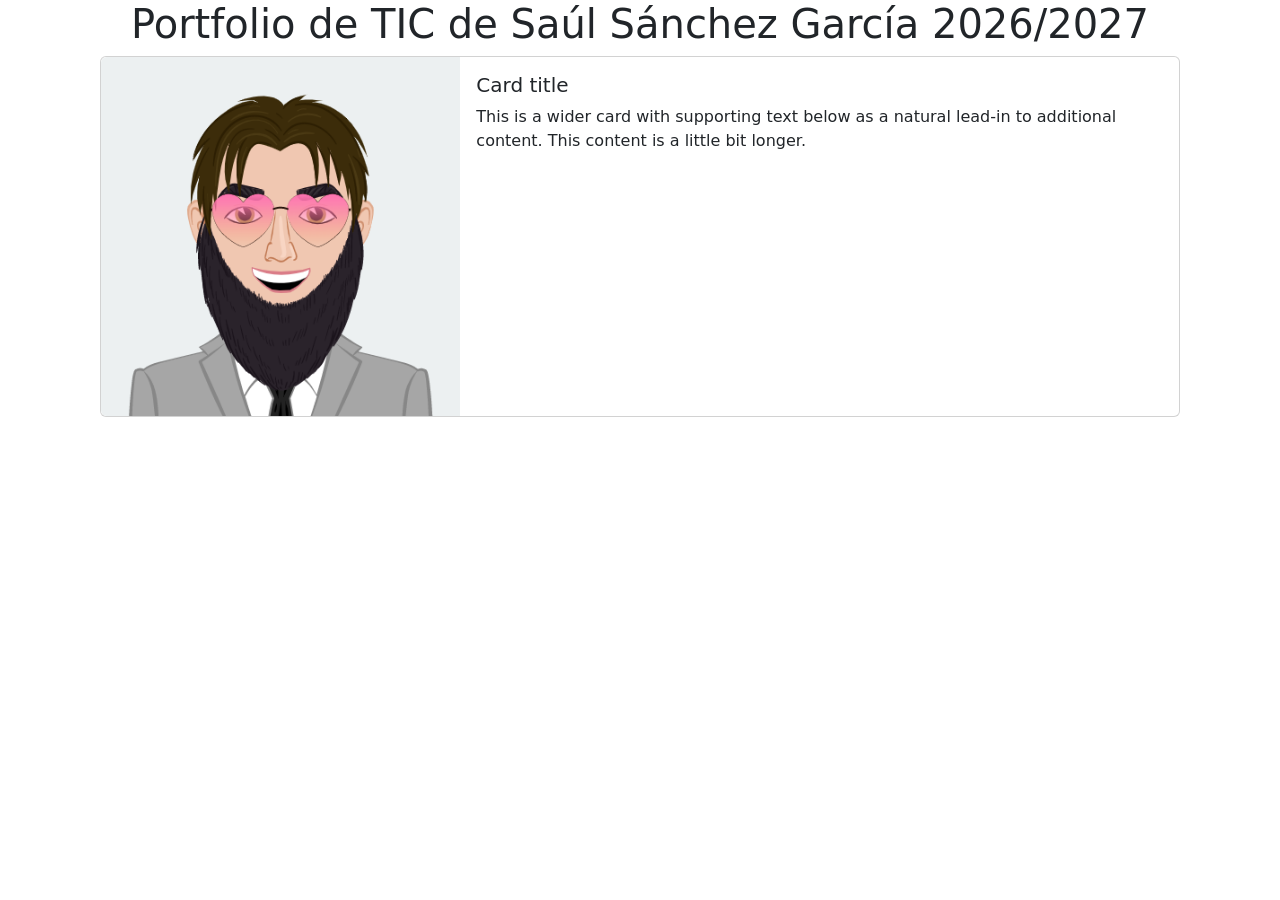
==== index.html @ a7e00e5f "Primeros pasos en la construcción de un imperio Estamos empezando" ====
<!DOCTYPE html>
<html lang="es">
<head>
    <meta charset="UTF-8">
    <meta name="viewport" content="width=device-width, initial-scale=1">
    <title>Inicio</title>
    <link href="https://cdn.jsdelivr.net/npm/bootstrap@5.3.8/dist/css/bootstrap.min.css" rel="stylesheet" integrity="sha384-sRIl4kxILFvY47J16cr9ZwB07vP4J8+LH7qKQnuqkuIAvNWLzeN8tE5YBujZqJLB" crossorigin="anonymous">
    <link rel="stylesheet" href="css/estilos.css">
</head>
<body>
    <div class="d-flex justify-content-center">
        <h1>Portfolio de TIC de Saúl Sánchez García 2026/2027</h1>
    </div>
    <div class="d-flex justify-content-center">
        <div class="card content" style="max-width: 1080px; width: 100%">
            <div class="row g-0">
            <div class="col-md-4">
               <img src="./imagen/AvatarMaker (1).png" class="img-fluid rounded-start" alt="Perfil de persona con barba y gafas de corazón">
             </div>
            <div class="col-md-8">
              <div class="card-body">
                <h5 class="card-title">Card title</h5>
                <p class="card-text">This is a wider card with supporting text below as a natural lead-in to additional content. This content is a little bit longer.</p>
             </div>
           </div>
          </div>
         </div>
     </div>
</body>
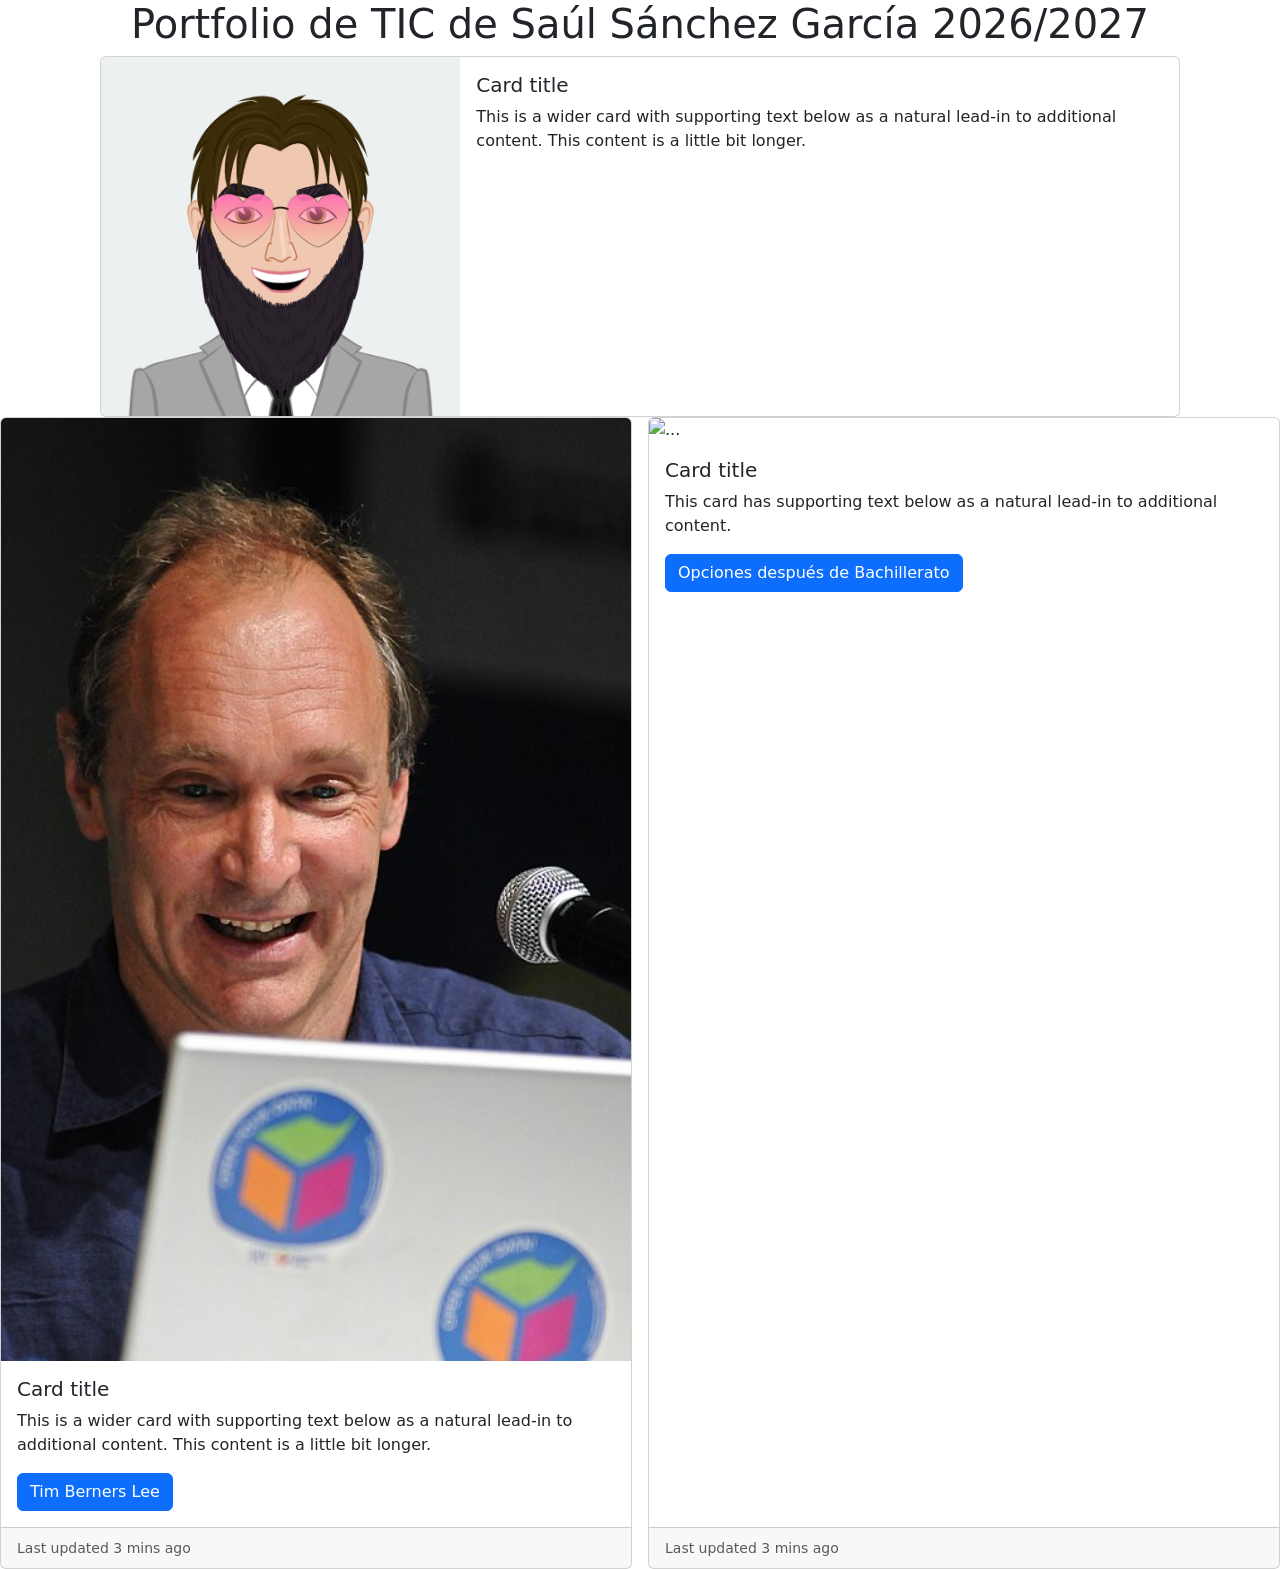
==== commit 9b3cdcbf: "Avances Primeros pasos en la creacion" ====
--- a/index.html
+++ b/index.html
@@ -26,4 +26,33 @@
           </div>
          </div>
      </div>
-</body>+     <div class="row row-cols-1 row-cols-md-2 g-3 justify-content-center">
+      <div class="col">
+        <div class="card h-100">
+          <img src="./imagen/Foto del proyecto Tim.jpg" class="card-img-top" alt="Tim Berners Lee">
+          <div class="card-body">
+            <h5 class="card-title">Card title</h5>
+            <p class="card-text">This is a wider card with supporting text below as a natural lead-in to additional content. This content is a little bit longer.</p>
+            <a href="./ejercicios/ejercicio/index.html" class="btn btn-primary">Tim Berners Lee</a>
+          </div>
+          <div class="card-footer">
+            <small class="text-body-secondary">Last updated 3 mins ago</small>
+          </div>
+        </div>
+      </div>
+      <div class="col">
+        <div class="card h-100">
+          <img src="..." class="card-img-top" alt="...">
+          <div class="card-body">
+            <h5 class="card-title">Card title</h5>
+            <p class="card-text">This card has supporting text below as a natural lead-in to additional content.</p>
+            <a href="./ejercicios/ejercicioweb/index.html" class="btn btn-primary">Opciones después de Bachillerato</a>
+          </div>
+          <div class="card-footer">
+            <small class="text-body-secondary">Last updated 3 mins ago</small>
+          </div>
+        </div>
+      </div>
+    </div>
+</body>
+</html>
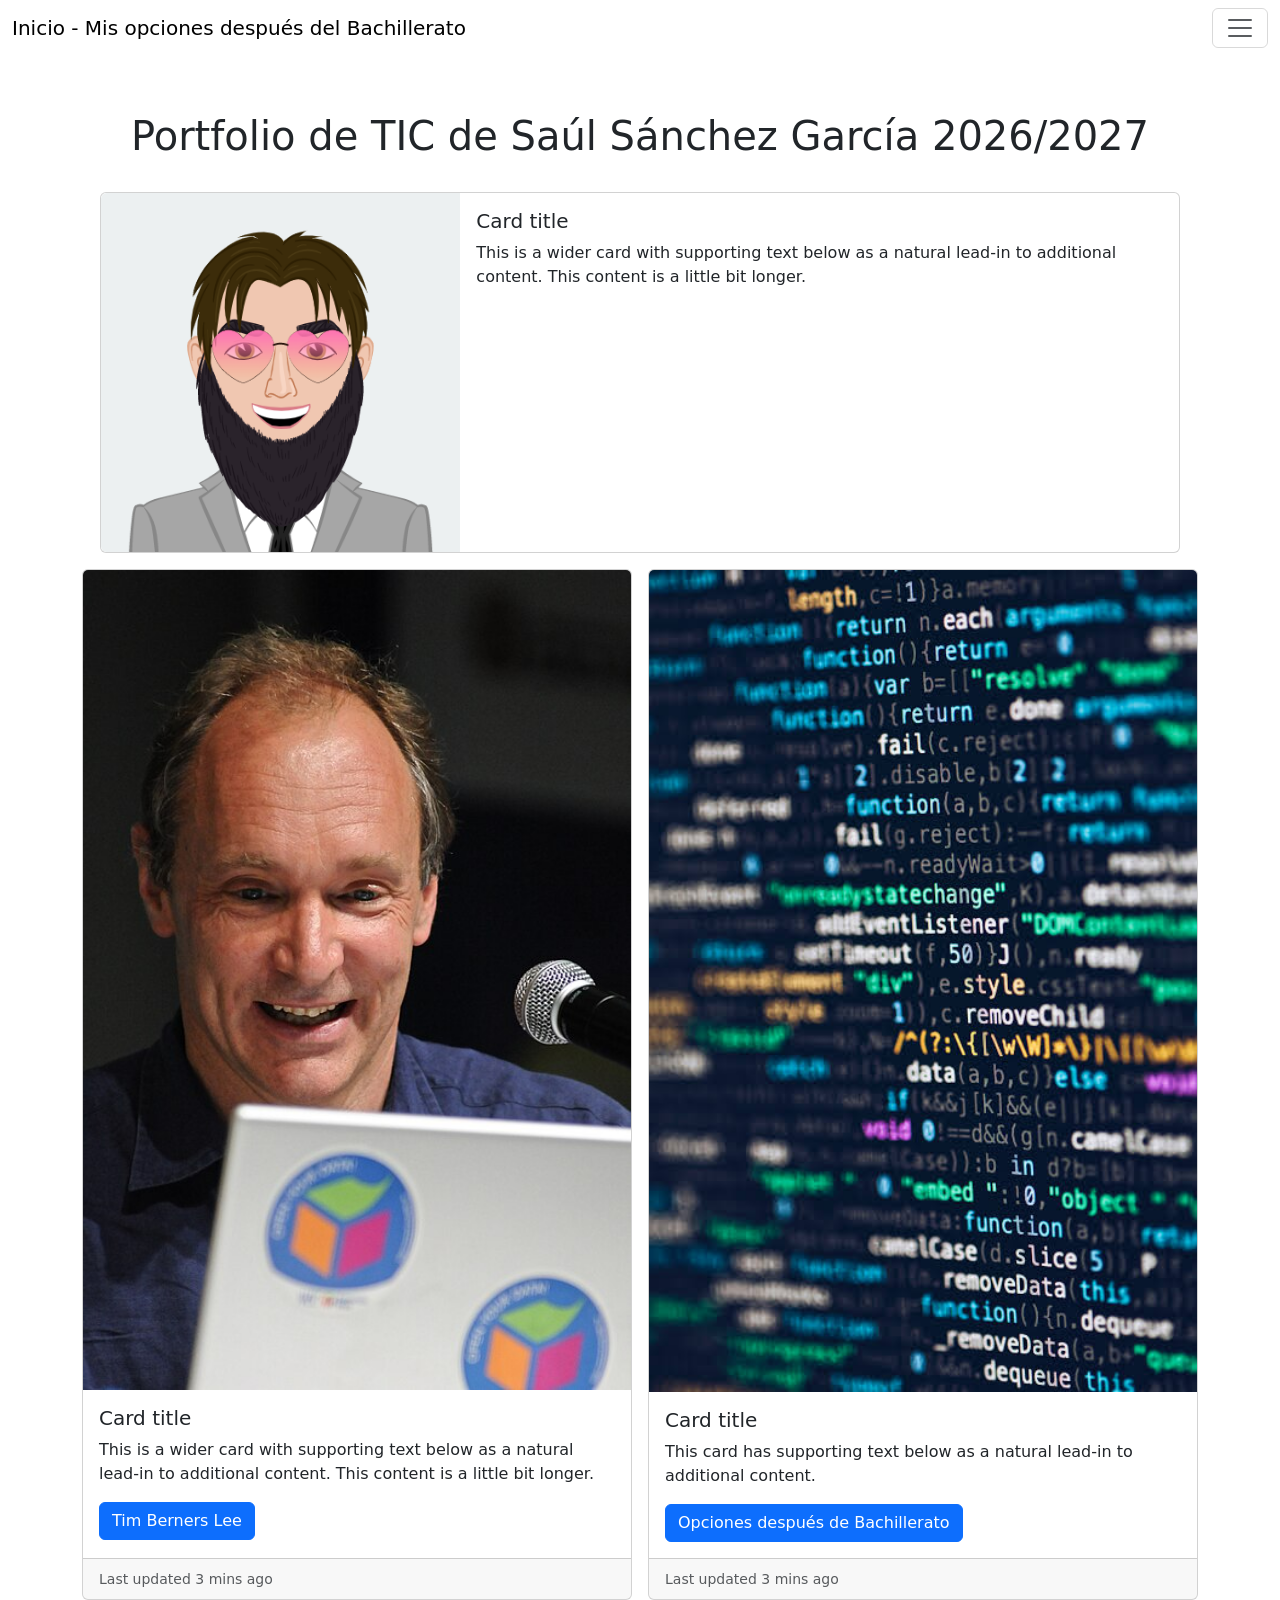
==== commit 6f982fa5: "Cambios día 3 Hemos añadido el menú y la posibilidad de volver en cada página al portfolio principal" ====
--- a/index.html
+++ b/index.html
@@ -1,3 +1,4 @@
+
 <!DOCTYPE html>
 <html lang="es">
 <head>
@@ -8,51 +9,93 @@
     <link rel="stylesheet" href="css/estilos.css">
 </head>
 <body>
-    <div class="d-flex justify-content-center">
-        <h1>Portfolio de TIC de Saúl Sánchez García 2026/2027</h1>
-    </div>
-    <div class="d-flex justify-content-center">
-        <div class="card content" style="max-width: 1080px; width: 100%">
-            <div class="row g-0">
-            <div class="col-md-4">
-               <img src="./imagen/AvatarMaker (1).png" class="img-fluid rounded-start" alt="Perfil de persona con barba y gafas de corazón">
-             </div>
-            <div class="col-md-8">
-              <div class="card-body">
-                <h5 class="card-title">Card title</h5>
-                <p class="card-text">This is a wider card with supporting text below as a natural lead-in to additional content. This content is a little bit longer.</p>
-             </div>
-           </div>
-          </div>
-         </div>
-     </div>
-     <div class="row row-cols-1 row-cols-md-2 g-3 justify-content-center">
-      <div class="col">
-        <div class="card h-100">
-          <img src="./imagen/Foto del proyecto Tim.jpg" class="card-img-top" alt="Tim Berners Lee">
-          <div class="card-body">
-            <h5 class="card-title">Card title</h5>
-            <p class="card-text">This is a wider card with supporting text below as a natural lead-in to additional content. This content is a little bit longer.</p>
-            <a href="./ejercicios/ejercicio/index.html" class="btn btn-primary">Tim Berners Lee</a>
-          </div>
-          <div class="card-footer">
-            <small class="text-body-secondary">Last updated 3 mins ago</small>
-          </div>
+    <header>
+        <nav class="navbar fixed-top">
+            <div class="container-fluid">
+                <a class="navbar-brand" href="index.html">Inicio - Mis opciones después del Bachillerato</a>
+                <button class="navbar-toggler" type="button" data-bs-toggle="offcanvas" data-bs-target="#offcanvasNavbar" aria-controls="offcanvasNavbar" aria-label="Abrir menú">
+                    <span class="navbar-toggler-icon"></span>
+                </button>
+                <div class="offcanvas offcanvas-end" tabindex="-1" id="offcanvasNavbar">
+                    <div class="offcanvas-header">
+                        <h5 class="offcanvas-title">Menú</h5>
+                        <button type="button" class="btn-close" data-bs-dismiss="offcanvas" aria-label="Cerrar"></button>
+                    </div>
+                    <div class="offcanvas-body">
+                        <ul class="navbar-nav justify-content-end flex-grow-1 pe-3">
+                            <li class="nav-item">
+                                <a class="nav-link active" aria-current="page" href="index.html">Inicio</a>
+                            </li>
+                            <li class="nav-item">
+                                <a class="nav-link" href="opciones.html">Opciones</a>
+                            </li>
+                            <li class="nav-item">
+                                <a class="nav-link" href="salidas.html">Salidas</a>
+                            </li>
+                            <li class="nav-item">
+                                <a class="nav-link" href="../../index.html">Portfolio</a>
+                            </li>
+                        </ul>
+                    </div>
+                </div>
+            </div>
+        </nav>
+    </header>
+
+    <main class="pt-5">
+        <div class="d-flex justify-content-center mt-5 pt-3">
+            <h1>Portfolio de TIC de Saúl Sánchez García 2026/2027</h1>
         </div>
-      </div>
-      <div class="col">
-        <div class="card h-100">
-          <img src="..." class="card-img-top" alt="...">
-          <div class="card-body">
-            <h5 class="card-title">Card title</h5>
-            <p class="card-text">This card has supporting text below as a natural lead-in to additional content.</p>
-            <a href="./ejercicios/ejercicioweb/index.html" class="btn btn-primary">Opciones después de Bachillerato</a>
-          </div>
-          <div class="card-footer">
-            <small class="text-body-secondary">Last updated 3 mins ago</small>
-          </div>
+
+        <div class="d-flex justify-content-center mt-4">
+            <div class="card content" style="max-width: 1080px; width: 100%">
+                <div class="row g-0">
+                    <div class="col-md-4">
+                        <img src="./imagen/AvatarMaker (1).png" class="img-fluid rounded-start" alt="Perfil de persona con barba y gafas de corazón">
+                    </div>
+                    <div class="col-md-8">
+                        <div class="card-body">
+                            <h5 class="card-title">Card title</h5>
+                            <p class="card-text">This is a wider card with supporting text below as a natural lead-in to additional content. This content is a little bit longer.</p>
+                        </div>
+                    </div>
+                </div>
+            </div>
         </div>
-      </div>
-    </div>
+
+        <div class="container mt-3">
+            <div class="row row-cols-1 row-cols-md-2 g-3 justify-content-center">
+                <div class="col">
+                    <div class="card h-100">
+                        <img src="./imagen/Foto del proyecto Tim.jpg" class="card-img-top" alt="Tim Berners Lee">
+                        <div class="card-body">
+                            <h5 class="card-title">Card title</h5>
+                            <p class="card-text">This is a wider card with supporting text below as a natural lead-in to additional content. This content is a little bit longer.</p>
+                            <a href="./ejercicios/ejercicio/index.html" class="btn btn-primary">Tim Berners Lee</a>
+                        </div>
+                        <div class="card-footer">
+                            <small class="text-body-secondary">Last updated 3 mins ago</small>
+                        </div>
+                    </div>
+                </div>
+
+                <div class="col">
+                    <div class="card h-100">
+                        <img src="./imagen/Foto de codigo.jpg" class="card-img-top" alt="Programacion">
+                        <div class="card-body">
+                            <h5 class="card-title">Card title</h5>
+                            <p class="card-text">This card has supporting text below as a natural lead-in to additional content.</p>
+                            <a href="./ejercicios/ejercicioweb/index.html" class="btn btn-primary">Opciones después de Bachillerato</a>
+                        </div>
+                        <div class="card-footer">
+                            <small class="text-body-secondary">Last updated 3 mins ago</small>
+                        </div>
+                    </div>
+                </div>
+            </div>
+        </div>
+    </main>
+
+    <script src="https://cdn.jsdelivr.net/npm/bootstrap@5.3.8/dist/js/bootstrap.bundle.min.js"></script>
 </body>
-</html>+</html>
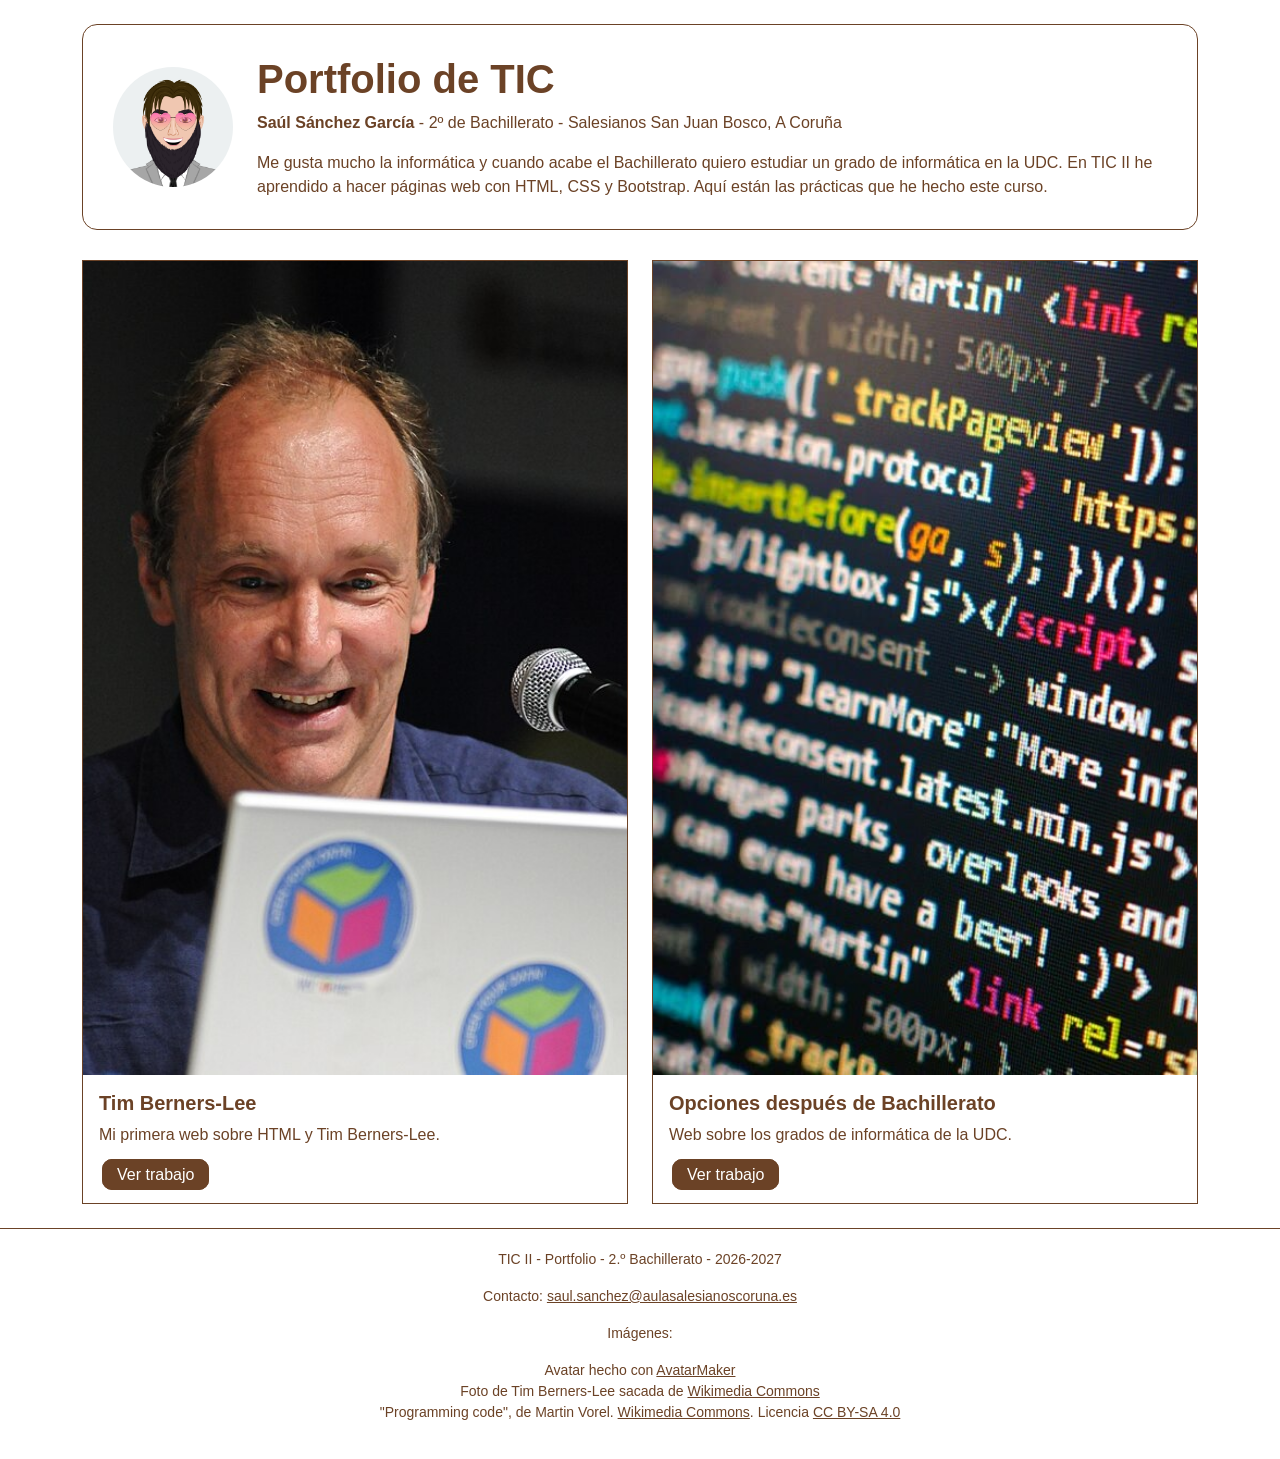
==== commit 61510bd8: "Añadimos progreso de casa Últimos pasos pendientes por hacer en clase" ====
--- a/index.html
+++ b/index.html
@@ -1,101 +1,60 @@
-
 <!DOCTYPE html>
 <html lang="es">
 <head>
-    <meta charset="UTF-8">
+    <meta charset="utf-8">
     <meta name="viewport" content="width=device-width, initial-scale=1">
-    <title>Inicio</title>
-    <link href="https://cdn.jsdelivr.net/npm/bootstrap@5.3.8/dist/css/bootstrap.min.css" rel="stylesheet" integrity="sha384-sRIl4kxILFvY47J16cr9ZwB07vP4J8+LH7qKQnuqkuIAvNWLzeN8tE5YBujZqJLB" crossorigin="anonymous">
+    <title>Portfolio de Saúl</title>
+    <link href="https://cdn.jsdelivr.net/npm/bootstrap@5.3.8/dist/css/bootstrap.min.css" rel="stylesheet">
     <link rel="stylesheet" href="css/estilos.css">
 </head>
 <body>
-    <header>
-        <nav class="navbar fixed-top">
-            <div class="container-fluid">
-                <a class="navbar-brand" href="index.html">Inicio - Mis opciones después del Bachillerato</a>
-                <button class="navbar-toggler" type="button" data-bs-toggle="offcanvas" data-bs-target="#offcanvasNavbar" aria-controls="offcanvasNavbar" aria-label="Abrir menú">
-                    <span class="navbar-toggler-icon"></span>
-                </button>
-                <div class="offcanvas offcanvas-end" tabindex="-1" id="offcanvasNavbar">
-                    <div class="offcanvas-header">
-                        <h5 class="offcanvas-title">Menú</h5>
-                        <button type="button" class="btn-close" data-bs-dismiss="offcanvas" aria-label="Cerrar"></button>
-                    </div>
-                    <div class="offcanvas-body">
-                        <ul class="navbar-nav justify-content-end flex-grow-1 pe-3">
-                            <li class="nav-item">
-                                <a class="nav-link active" aria-current="page" href="index.html">Inicio</a>
-                            </li>
-                            <li class="nav-item">
-                                <a class="nav-link" href="opciones.html">Opciones</a>
-                            </li>
-                            <li class="nav-item">
-                                <a class="nav-link" href="salidas.html">Salidas</a>
-                            </li>
-                            <li class="nav-item">
-                                <a class="nav-link" href="../../index.html">Portfolio</a>
-                            </li>
-                        </ul>
+    <video class="fondo-video" autoplay muted loop playsinline>
+        <source src="ejercicios/ejercicioweb/videos/video.mp4" type="video/mp4">
+    </video>
+
+    <div class="container mt-4">
+        <div class="caja d-flex flex-column flex-sm-row align-items-center gap-4">
+            <img src="imagen/AvatarMaker%20(1).png" class="avatar" alt="Mi avatar">
+            <div>
+                <h1>Portfolio de TIC</h1>
+                <p><strong>Saúl Sánchez García</strong> - 2º de Bachillerato - Salesianos San Juan Bosco, A Coruña</p>
+                <p class="mb-0">Me gusta mucho la informática y cuando acabe el Bachillerato quiero estudiar un grado de informática en la UDC. En TIC II he aprendido a hacer páginas web con HTML, CSS y Bootstrap. Aquí están las prácticas que he hecho este curso.</p>
+            </div>
+        </div>
+
+        <div class="row row-cols-1 row-cols-md-2 g-4">
+            <div class="col">
+                <div class="card h-100 rounded-0">
+                    <img src="imagen/Foto%20del%20proyecto%20Tim.jpg" class="card-img-top rounded-0" alt="Tim Berners-Lee">
+                    <div class="card-body">
+                        <h2 class="card-title">Tim Berners-Lee</h2>
+                        <p class="card-text">Mi primera web sobre HTML y Tim Berners-Lee.</p>
+                        <a href="ejercicios/ejercicio/index.html" class="button">Ver trabajo</a>
                     </div>
                 </div>
             </div>
-        </nav>
-    </header>
-
-    <main class="pt-5">
-        <div class="d-flex justify-content-center mt-5 pt-3">
-            <h1>Portfolio de TIC de Saúl Sánchez García 2026/2027</h1>
-        </div>
-
-        <div class="d-flex justify-content-center mt-4">
-            <div class="card content" style="max-width: 1080px; width: 100%">
-                <div class="row g-0">
-                    <div class="col-md-4">
-                        <img src="./imagen/AvatarMaker (1).png" class="img-fluid rounded-start" alt="Perfil de persona con barba y gafas de corazón">
-                    </div>
-                    <div class="col-md-8">
-                        <div class="card-body">
-                            <h5 class="card-title">Card title</h5>
-                            <p class="card-text">This is a wider card with supporting text below as a natural lead-in to additional content. This content is a little bit longer.</p>
-                        </div>
+            <div class="col">
+                <div class="card h-100 rounded-0">
+                    <img src="imagen/codigo.jpg" class="card-img-top rounded-0" alt="Código de programación">
+                    <div class="card-body">
+                        <h2 class="card-title">Opciones después de Bachillerato</h2>
+                        <p class="card-text">Web sobre los grados de informática de la UDC.</p>
+                        <a href="ejercicios/ejercicioweb/index.html" class="button">Ver trabajo</a>
                     </div>
                 </div>
             </div>
         </div>
+    </div>
 
-        <div class="container mt-3">
-            <div class="row row-cols-1 row-cols-md-2 g-3 justify-content-center">
-                <div class="col">
-                    <div class="card h-100">
-                        <img src="./imagen/Foto del proyecto Tim.jpg" class="card-img-top" alt="Tim Berners Lee">
-                        <div class="card-body">
-                            <h5 class="card-title">Card title</h5>
-                            <p class="card-text">This is a wider card with supporting text below as a natural lead-in to additional content. This content is a little bit longer.</p>
-                            <a href="./ejercicios/ejercicio/index.html" class="btn btn-primary">Tim Berners Lee</a>
-                        </div>
-                        <div class="card-footer">
-                            <small class="text-body-secondary">Last updated 3 mins ago</small>
-                        </div>
-                    </div>
-                </div>
-
-                <div class="col">
-                    <div class="card h-100">
-                        <img src="./imagen/Foto de codigo.jpg" class="card-img-top" alt="Programacion">
-                        <div class="card-body">
-                            <h5 class="card-title">Card title</h5>
-                            <p class="card-text">This card has supporting text below as a natural lead-in to additional content.</p>
-                            <a href="./ejercicios/ejercicioweb/index.html" class="btn btn-primary">Opciones después de Bachillerato</a>
-                        </div>
-                        <div class="card-footer">
-                            <small class="text-body-secondary">Last updated 3 mins ago</small>
-                        </div>
-                    </div>
-                </div>
-            </div>
-        </div>
-    </main>
-
-    <script src="https://cdn.jsdelivr.net/npm/bootstrap@5.3.8/dist/js/bootstrap.bundle.min.js"></script>
+    <footer class="text-center mt-4">
+        <p>TIC II - Portfolio - 2.º Bachillerato - 2026-2027</p>
+        <p>Contacto: <a href="mailto:saul.sanchez@aulasalesianoscoruna.es">saul.sanchez@aulasalesianoscoruna.es</a></p>
+        <p>Imágenes:</p>
+        <ul>
+            <li>Avatar hecho con <a href="https://avatarmaker.com">AvatarMaker</a></li>
+            <li>Foto de Tim Berners-Lee sacada de <a href="https://commons.wikimedia.org">Wikimedia Commons</a></li>
+            <li>"Programming code", de Martin Vorel. <a href="https://commons.wikimedia.org/wiki/File:Programming_code.jpg">Wikimedia Commons</a>. Licencia <a href="https://creativecommons.org/licenses/by-sa/4.0/deed.es">CC BY-SA 4.0</a></li>
+        </ul>
+    </footer>
 </body>
 </html>
--- a/css/estilos.css
+++ b/css/estilos.css
@@ -0,0 +1,85 @@
+body {
+  background-color: white;
+  color: #6b4226;
+  font-family: 'Roboto', sans-serif;
+  font-size: 16px;
+}
+
+.fondo-video {
+  position: fixed;
+  top: 0;
+  left: 0;
+  width: 100%;
+  height: 100%;
+  object-fit: cover;
+  z-index: -1;
+}
+
+h1, h2, h3 {
+  font-family: 'Roboto', sans-serif;
+  font-weight: bold;
+  color: #6b4226;
+}
+
+a {
+  color: #6b4226;
+}
+
+.caja {
+  background-color: white;
+  margin-bottom: 30px;
+  padding: 30px;
+  border: 1px solid #6b4226;
+  border-radius: 15px;
+}
+
+.avatar {
+  width: 120px;
+  border-radius: 50%;
+}
+
+.card {
+  border: 1px solid #6b4226;
+  color: #6b4226;
+}
+
+.card h2 {
+  font-size: 20px;
+}
+
+.button {
+  background-color: #6b4226;
+  color: white;
+  border: 1px solid #6b4226;
+  border-radius: 10px;
+  margin: 3px;
+  padding: 6px 14px;
+  text-decoration: none;
+}
+
+.button:hover {
+  background-color: white;
+  color: #6b4226;
+}
+
+footer {
+  background-color: white;
+  padding: 20px;
+  border-top: 1px solid #6b4226;
+  font-size: 14px;
+}
+
+footer ul {
+  list-style: none;
+  padding: 0;
+}
+
+@media (max-width: 767px) {
+  h1 {
+    font-size: 26px;
+  }
+
+  .caja {
+    padding: 15px;
+  }
+}
